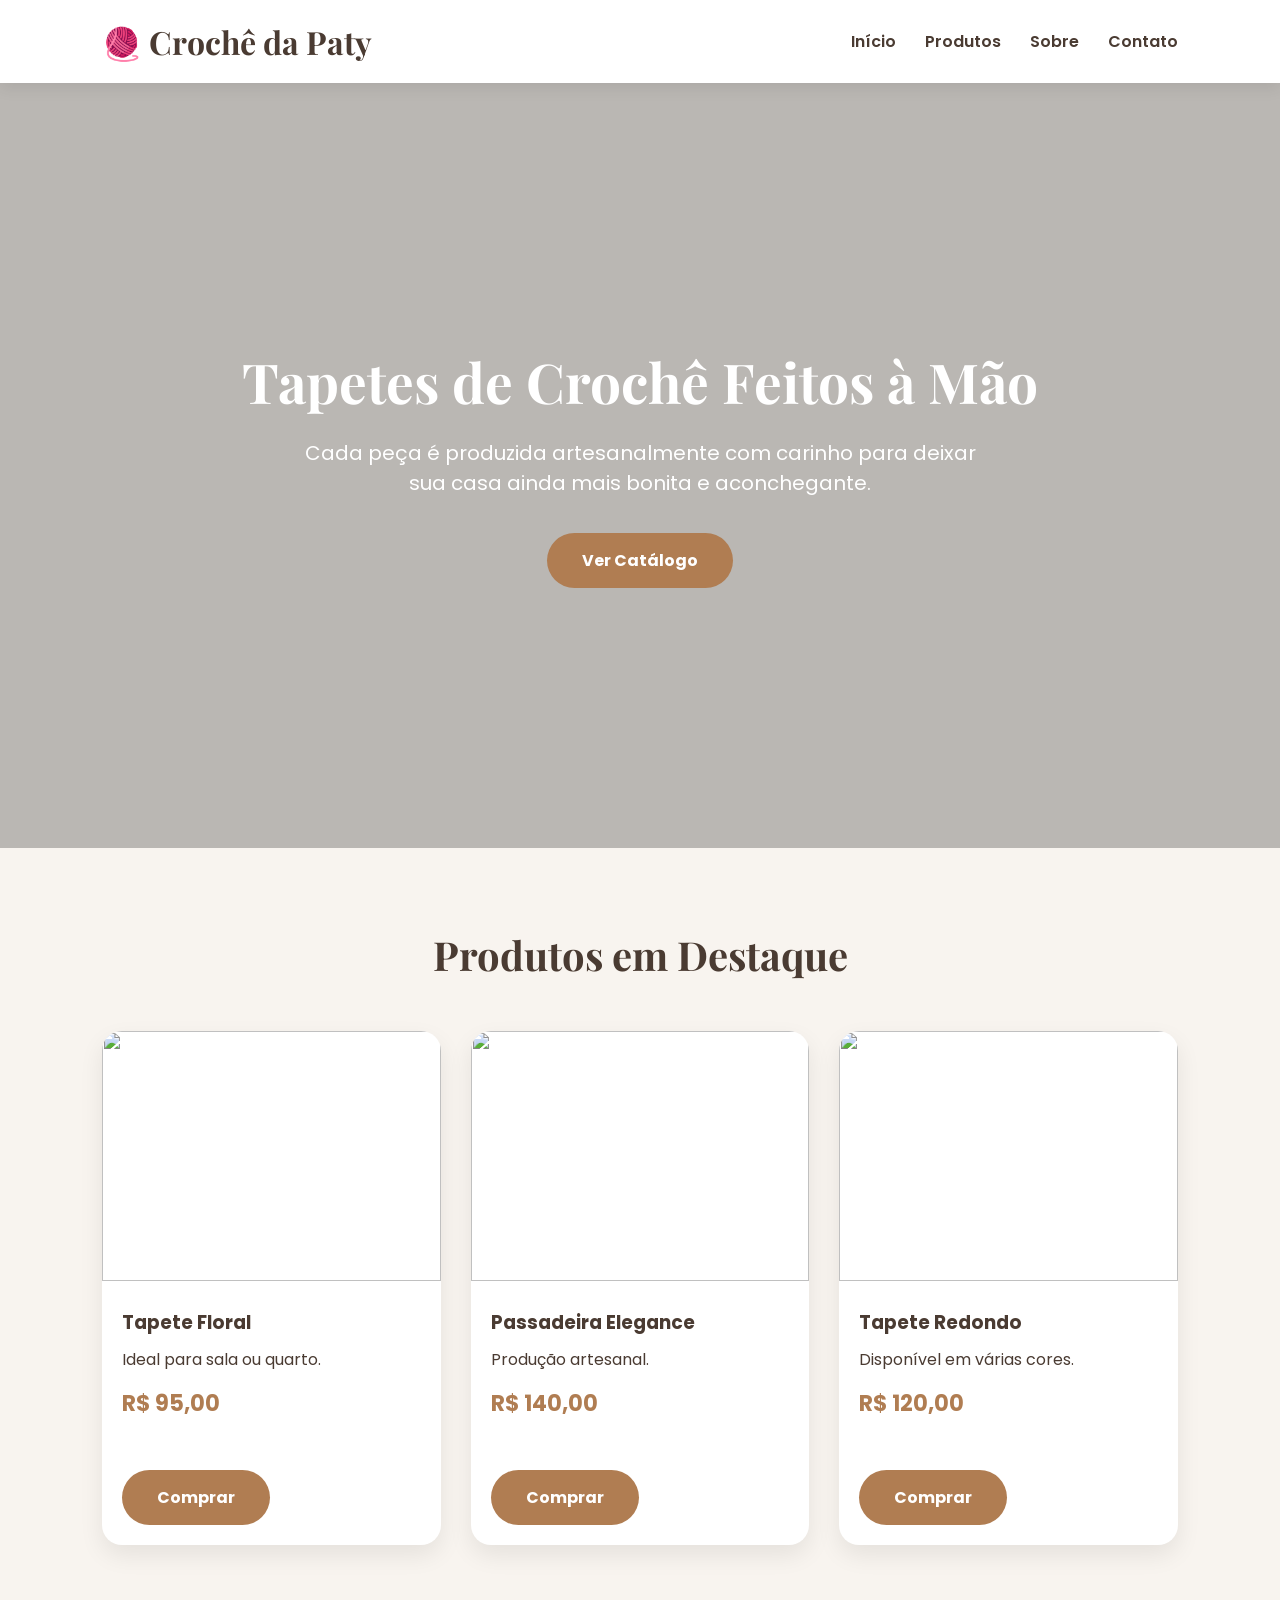
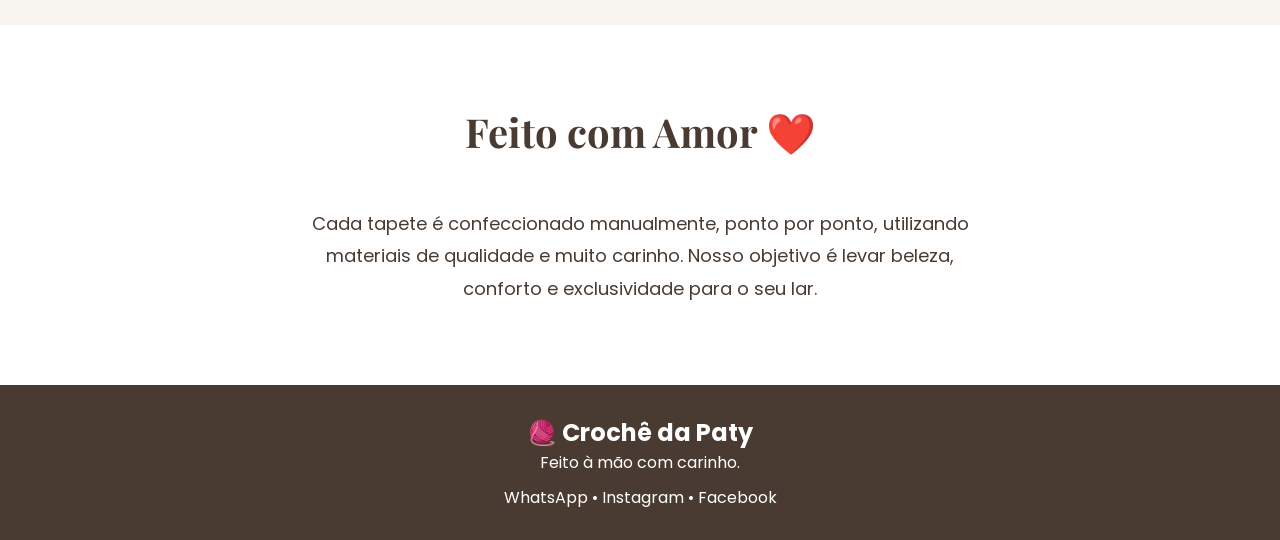
==== index.html @ fd911d5c "feat: inicia projeto do site Crochê da Paty" ====
<!DOCTYPE html>
<html lang="pt-BR">
<head>
<meta charset="UTF-8">
<meta name="viewport" content="width=device-width, initial-scale=1.0">

<title>Crochê da Paty</title>

<link rel="preconnect" href="https://fonts.googleapis.com">
<link rel="preconnect" href="https://fonts.gstatic.com" crossorigin>
<link href="https://fonts.googleapis.com/css2?family=Poppins:wght@300;400;600&family=Playfair+Display:wght@700&display=swap" rel="stylesheet">
<link rel="stylesheet" href="style.css">

</head>

<body>

    <header>

        <h1>🧶 Crochê da Paty</h1>

        <nav>
            <a href="#">Início</a>
            <a href="#">Produtos</a>
            <a href="#">Sobre</a>
            <a href="#">Contato</a>
        </nav>

    </header>

    <section class="hero">

        <div>

            <h2>Tapetes de Crochê Feitos à Mão</h2>

            <p>
                Cada peça é produzida artesanalmente com carinho para deixar sua casa ainda mais bonita e aconchegante.
            </p>

            <a class="btn" href="#">Ver Catálogo</a>

        </div>

    </section>

    <section>

        <h2 class="titulo">Produtos em Destaque</h2>

        <div class="produtos">

        <div class="card">

            <img src="https://images.unsplash.com/photo-1505693416388-ac5ce068fe85?auto=format&fit=crop&w=800&q=80">

            <div class="card-content">

                <h3>Tapete Floral</h3>

                <p>Ideal para sala ou quarto.</p>

                <div class="preco">R$ 95,00</div>

                <a class="btn" href="#">Comprar</a>

            </div>

        </div>

        <div class="card">

            <img src="https://images.unsplash.com/photo-1505693416388-ac5ce068fe85?auto=format&fit=crop&w=800&q=80">

            <div class="card-content">

                <h3>Passadeira Elegance</h3>

                <p>Produção artesanal.</p>

                <div class="preco">R$ 140,00</div>

                <a class="btn" href="#">Comprar</a>

            </div>

        </div>

        <div class="card">

            <img src="https://images.unsplash.com/photo-1505693416388-ac5ce068fe85?auto=format&fit=crop&w=800&q=80">

            <div class="card-content">

                <h3>Tapete Redondo</h3>

                <p>Disponível em várias cores.</p>

                <div class="preco">R$ 120,00</div>

                <a class="btn" href="#">Comprar</a>

            </div>
        </div>

    </section>

    <section style="background:white; text-align:center;">

        <h2 class="titulo">Feito com Amor ❤️</h2>

        <p style="max-width:700px;margin:auto;font-size:18px;line-height:1.8;">
            Cada tapete é confeccionado manualmente, ponto por ponto, utilizando materiais de qualidade e muito carinho. Nosso objetivo é levar beleza, conforto e exclusividade para o seu lar.
        </p>

    </section>

    <footer>

        <h2>🧶 Crochê da Paty</h2>

        <p>Feito à mão com carinho.</p>

        <p style="margin-top:10px;">WhatsApp • Instagram • Facebook</p>

    </footer>

</body>
</html>
---- style.css ----
*{
margin:0;
padding:0;
box-sizing:border-box;
font-family:'Poppins',sans-serif;
}

body{
background:#f8f4ef;
color:#4a3b32;
}

header{
background:#fff;
padding:20px 8%;
display:flex;
justify-content:space-between;
align-items:center;
box-shadow:0 5px 15px rgba(0,0,0,.08);
position:sticky;
top:0;
}

header h1{
font-family:'Playfair Display',serif;
}

nav a{
text-decoration:none;
color:#4a3b32;
margin-left:25px;
font-weight:600;
transition:.3s;
}

nav a:hover{
color:#b07d52;
}

.hero{
height:85vh;
display:flex;
justify-content:center;
align-items:center;
text-align:center;
padding:30px;
background:linear-gradient(rgba(0,0,0,.25),rgba(0,0,0,.25)),
url("https://images.unsplash.com/photo-1517705008128-361805f42e86?auto=format&fit=crop&w=1600&q=80");
background-size:cover;
background-position:center;
color:white;
}

.hero h2{
font-size:55px;
font-family:'Playfair Display',serif;
margin-bottom:20px;
}

.hero p{
font-size:20px;
max-width:700px;
margin:auto;
}

.btn{
display:inline-block;
margin-top:35px;
padding:15px 35px;
background:#b07d52;
color:white;
text-decoration:none;
border-radius:50px;
font-weight:bold;
transition:.3s;
}

.btn:hover{
transform:scale(1.05);
}

section{
padding:80px 8%;
}

.titulo{
text-align:center;
font-size:40px;
margin-bottom:50px;
font-family:'Playfair Display',serif;
}

.produtos{
display:grid;
grid-template-columns:repeat(auto-fit,minmax(250px,1fr));
gap:30px;
}

.card{
background:white;
border-radius:20px;
overflow:hidden;
box-shadow:0 10px 25px rgba(0,0,0,.08);
transition:.3s;
}

.card:hover{
transform:translateY(-10px);
}

.card img{
width:100%;
height:250px;
object-fit:cover;
}

.card-content{
padding:20px;
}

.card h3{
margin-bottom:10px;
}

.preco{
color:#b07d52;
font-size:22px;
font-weight:bold;
margin:15px 0;
}

footer{
background:#4a3b32;
color:white;
text-align:center;
padding:30px;
}
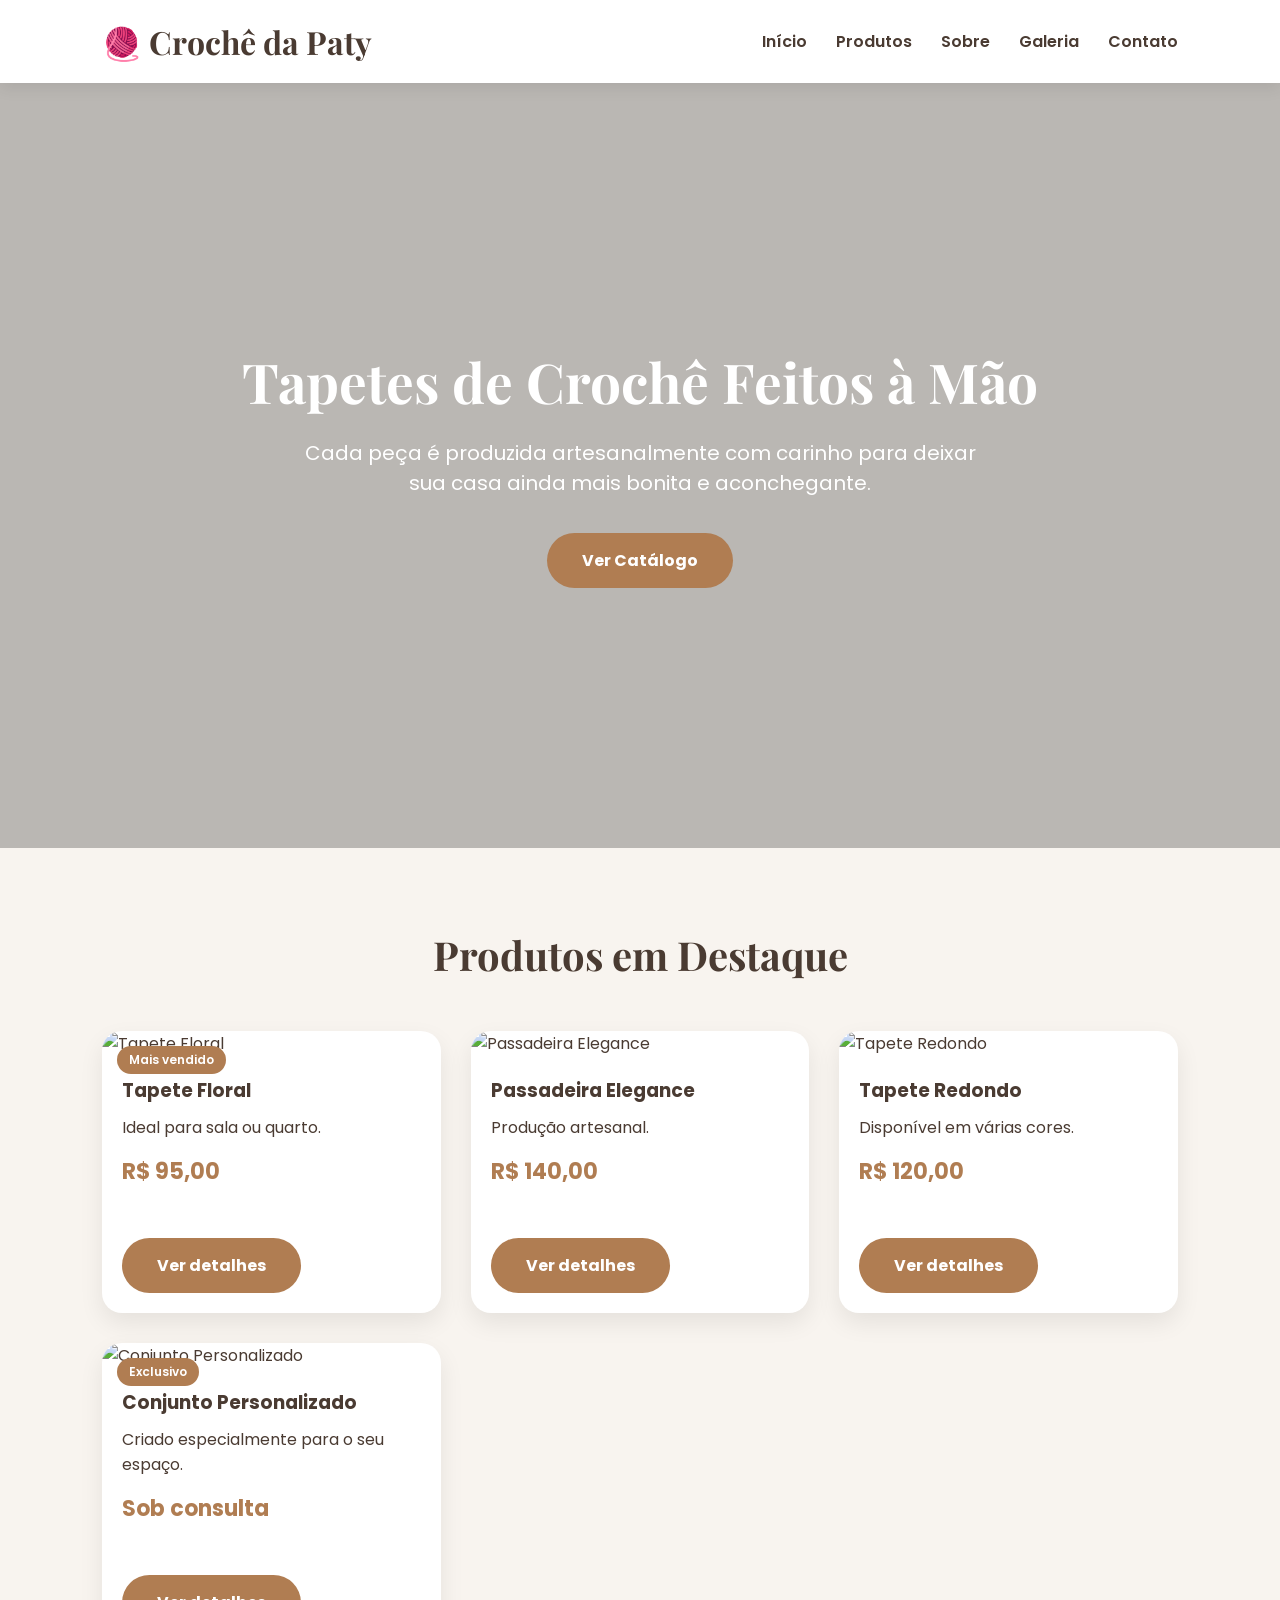
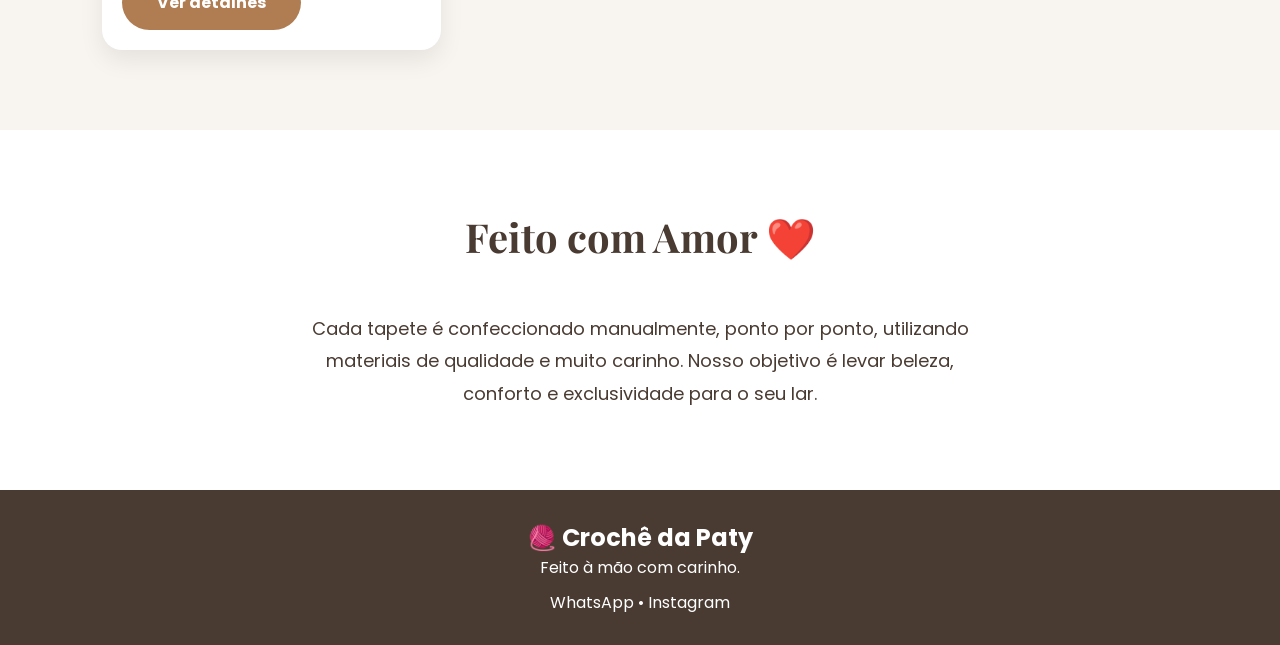
==== commit 4d2ba81c: "feat: adiciona sistema de produtos em JS e renderiza cards dinamicamente" ====
--- a/index.html
+++ b/index.html
@@ -19,11 +19,19 @@
 
         <h1>🧶 Crochê da Paty</h1>
 
+
+        <button class="menu-toggle" aria-label="Abrir menu" aria-expanded="false">
+            <span></span>
+            <span></span>
+            <span></span>
+        </button>
+
         <nav>
-            <a href="#">Início</a>
-            <a href="#">Produtos</a>
-            <a href="#">Sobre</a>
-            <a href="#">Contato</a>
+            <a href="index.html">Início</a>
+            <a href="produtos.html">Produtos</a>
+            <a href="sobre.html">Sobre</a>
+            <a href="galeria.html">Galeria</a>
+            <a href="contato.html">Contato</a>
         </nav>
 
     </header>
@@ -38,7 +46,7 @@
                 Cada peça é produzida artesanalmente com carinho para deixar sua casa ainda mais bonita e aconchegante.
             </p>
 
-            <a class="btn" href="#">Ver Catálogo</a>
+            <a class="btn" href="produtos.html">Ver Catálogo</a>
 
         </div>
 
@@ -48,60 +56,8 @@
 
         <h2 class="titulo">Produtos em Destaque</h2>
 
-        <div class="produtos">
-
-        <div class="card">
-
-            <img src="https://images.unsplash.com/photo-1505693416388-ac5ce068fe85?auto=format&fit=crop&w=800&q=80">
-
-            <div class="card-content">
-
-                <h3>Tapete Floral</h3>
-
-                <p>Ideal para sala ou quarto.</p>
-
-                <div class="preco">R$ 95,00</div>
-
-                <a class="btn" href="#">Comprar</a>
-
-            </div>
-
-        </div>
-
-        <div class="card">
-
-            <img src="https://images.unsplash.com/photo-1505693416388-ac5ce068fe85?auto=format&fit=crop&w=800&q=80">
-
-            <div class="card-content">
-
-                <h3>Passadeira Elegance</h3>
-
-                <p>Produção artesanal.</p>
-
-                <div class="preco">R$ 140,00</div>
-
-                <a class="btn" href="#">Comprar</a>
-
-            </div>
-
-        </div>
-
-        <div class="card">
-
-            <img src="https://images.unsplash.com/photo-1505693416388-ac5ce068fe85?auto=format&fit=crop&w=800&q=80">
-
-            <div class="card-content">
-
-                <h3>Tapete Redondo</h3>
-
-                <p>Disponível em várias cores.</p>
-
-                <div class="preco">R$ 120,00</div>
-
-                <a class="btn" href="#">Comprar</a>
-
-            </div>
-        </div>
+        <!-- Preenchido dinamicamente pelo script.js, com os dados de produtos.js -->
+        <div class="produtos" id="produtos-destaque"></div>
 
     </section>
 
@@ -121,9 +77,15 @@
 
         <p>Feito à mão com carinho.</p>
 
-        <p style="margin-top:10px;">WhatsApp • Instagram • Facebook</p>
+        <p style="margin-top:10px;">
+            <a href="[INSERIR LINK DO WHATSAPP]">WhatsApp</a> •
+            <a href="[INSERIR LINK DO INSTAGRAM]">Instagram</a>
+        </p>
 
     </footer>
 
+    <script src="produtos.js"></script>
+    <script src="script.js"></script>
+
 </body>
-</html>+</html>
--- a/style.css
+++ b/style.css
@@ -1,4 +1,3 @@
-
 *{
 margin:0;
 padding:0;
@@ -17,9 +16,12 @@
 display:flex;
 justify-content:space-between;
 align-items:center;
+flex-wrap:wrap;
+gap:15px;
 box-shadow:0 5px 15px rgba(0,0,0,.08);
 position:sticky;
 top:0;
+z-index:10;
 }
 
 header h1{
@@ -38,8 +40,37 @@
 color:#b07d52;
 }
 
+.menu-toggle{
+display:none;
+width:28px;
+height:22px;
+flex-direction:column;
+justify-content:space-between;
+}
+
+.menu-toggle span{
+display:block;
+height:3px;
+width:100%;
+background:#4a3b32;
+border-radius:2px;
+transition:.3s;
+}
+
+.menu-toggle.ativo span:nth-child(1){
+transform:translateY(9.5px) rotate(45deg);
+}
+
+.menu-toggle.ativo span:nth-child(2){
+opacity:0;
+}
+
+.menu-toggle.ativo span:nth-child(3){
+transform:translateY(-9.5px) rotate(-45deg);
+}
+
 .hero{
-height:85vh;
+min-height:85vh;
 display:flex;
 justify-content:center;
 align-items:center;
@@ -98,11 +129,25 @@
 }
 
 .card{
+position:relative;
 background:white;
 border-radius:20px;
 overflow:hidden;
 box-shadow:0 10px 25px rgba(0,0,0,.08);
 transition:.3s;
+}
+
+.etiqueta{
+position:absolute;
+top:15px;
+left:15px;
+background:#b07d52;
+color:white;
+font-size:12px;
+font-weight:600;
+padding:5px 12px;
+border-radius:50px;
+z-index:2;
 }
 
 .card:hover{
@@ -136,3 +181,61 @@
 text-align:center;
 padding:30px;
 }
+
+footer a{
+color:white;
+text-decoration:none;
+}
+
+footer a:hover{
+color:#e3c9b3;
+}
+
+/* ---------- Responsividade ---------- */
+
+@media (max-width:768px){
+
+    header{
+        flex-direction:row;
+        justify-content:space-between;
+        align-items:center;
+        text-align:left;
+    }
+
+    .menu-toggle{
+        display:flex;
+    }
+
+    nav{
+        display:none;
+        width:100%;
+        flex-direction:column;
+        text-align:center;
+        margin-top:15px;
+    }
+
+    nav.aberto{
+        display:flex;
+    }
+
+    nav a{
+        margin:10px 0;
+    }
+
+    .hero h2{
+        font-size:36px;
+    }
+
+    .hero p{
+        font-size:16px;
+    }
+
+    section{
+        padding:50px 6%;
+    }
+
+    .titulo{
+        font-size:30px;
+    }
+
+}
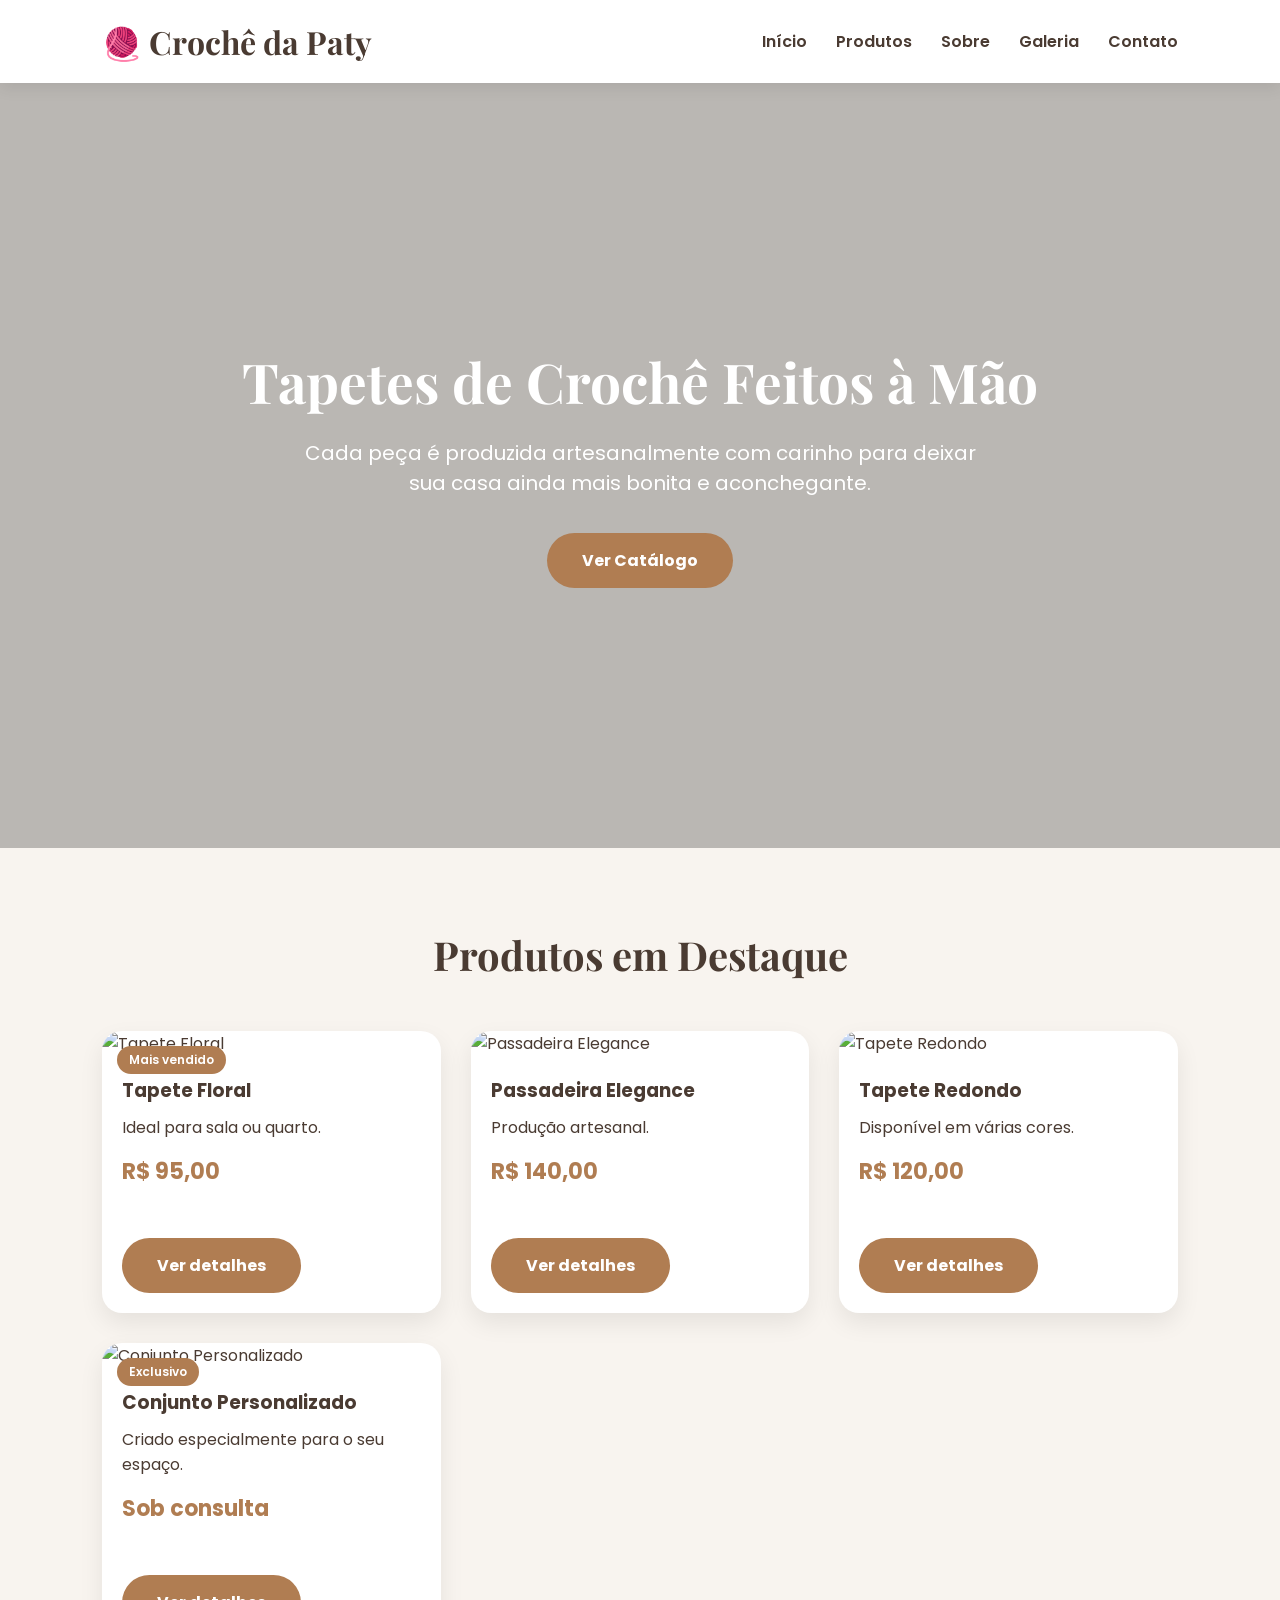
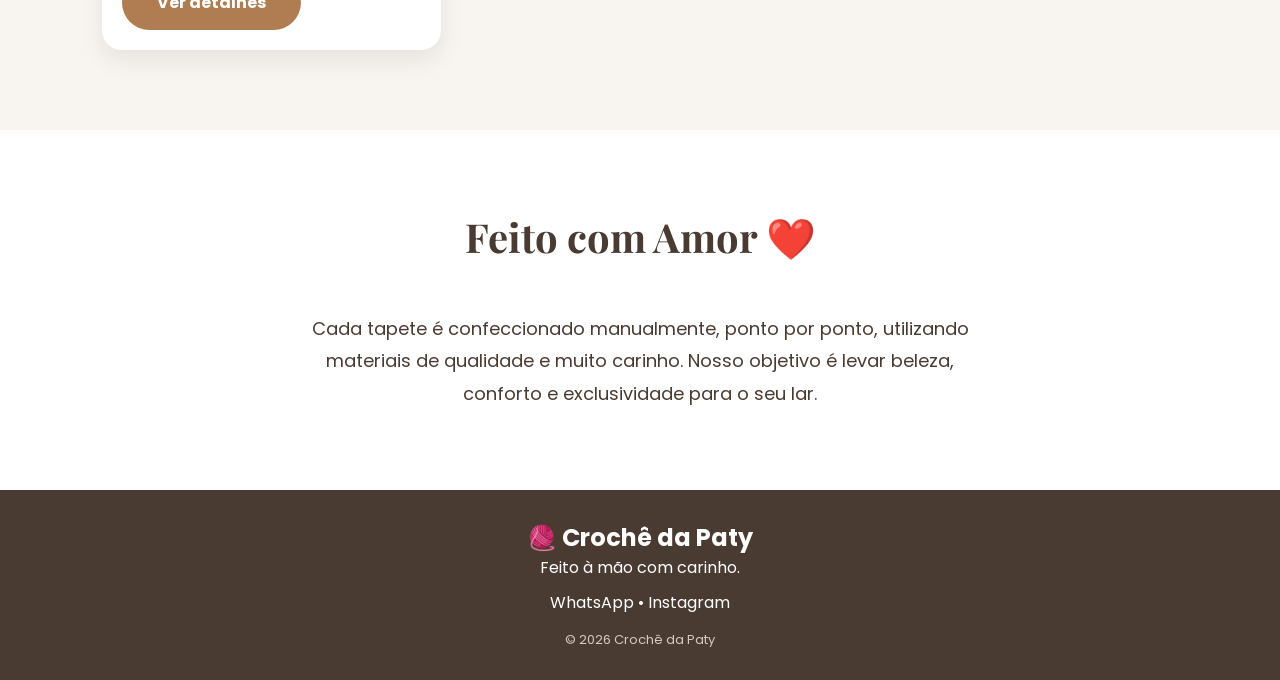
==== commit 2aac3f7b: "feat: adiciona lightbox na galeria e ano automatico no rodape" ====
--- a/index.html
+++ b/index.html
@@ -82,6 +82,8 @@
             <a href="[INSERIR LINK DO INSTAGRAM]">Instagram</a>
         </p>
 
+        <p class="footer-copy">© <span id="ano-atual"></span> Crochê da Paty</p>
+
     </footer>
 
     <script src="produtos.js"></script>
--- a/style.css
+++ b/style.css
@@ -128,6 +128,35 @@
 gap:30px;
 }
 
+.filtros{
+display:flex;
+justify-content:center;
+flex-wrap:wrap;
+gap:12px;
+margin-bottom:40px;
+}
+
+.filtro-btn{
+padding:10px 22px;
+border:1.5px solid #b07d52;
+border-radius:50px;
+background:transparent;
+color:#b07d52;
+font-family:'Poppins',sans-serif;
+font-weight:600;
+cursor:pointer;
+transition:.3s;
+}
+
+.filtro-btn:hover{
+background:#f1e2d4;
+}
+
+.filtro-btn.ativo{
+background:#b07d52;
+color:white;
+}
+
 .card{
 position:relative;
 background:white;
@@ -175,6 +204,36 @@
 margin:15px 0;
 }
 
+.detalhe-produto{
+display:flex;
+gap:50px;
+flex-wrap:wrap;
+align-items:flex-start;
+}
+
+.detalhe-produto img{
+flex:1 1 400px;
+max-width:500px;
+border-radius:20px;
+box-shadow:0 10px 25px rgba(0,0,0,.08);
+}
+
+.detalhe-info{
+flex:1 1 350px;
+}
+
+.detalhe-info p{
+margin-bottom:12px;
+line-height:1.7;
+}
+
+.detalhe-categoria{
+text-transform:capitalize;
+color:#9c8a80;
+font-weight:600;
+margin-bottom:5px;
+}
+
 footer{
 background:#4a3b32;
 color:white;
@@ -189,6 +248,64 @@
 
 footer a:hover{
 color:#e3c9b3;
+}
+
+.footer-copy{
+margin-top:15px;
+font-size:13px;
+color:#d8c9bf;
+}
+
+.galeria-grid{
+display:grid;
+grid-template-columns:repeat(auto-fit,minmax(220px,1fr));
+gap:20px;
+}
+
+.galeria-item{
+width:100%;
+height:220px;
+object-fit:cover;
+border-radius:15px;
+cursor:pointer;
+transition:.3s;
+}
+
+.galeria-item:hover{
+transform:scale(1.03);
+}
+
+.lightbox{
+display:none;
+position:fixed;
+inset:0;
+background:rgba(0,0,0,.85);
+z-index:100;
+justify-content:center;
+align-items:center;
+padding:30px;
+}
+
+.lightbox.ativo{
+display:flex;
+}
+
+.lightbox img{
+max-width:90%;
+max-height:85vh;
+border-radius:10px;
+}
+
+.lightbox-fechar{
+position:absolute;
+top:20px;
+right:30px;
+background:none;
+border:none;
+color:white;
+font-size:40px;
+line-height:1;
+cursor:pointer;
 }
 
 /* ---------- Responsividade ---------- */
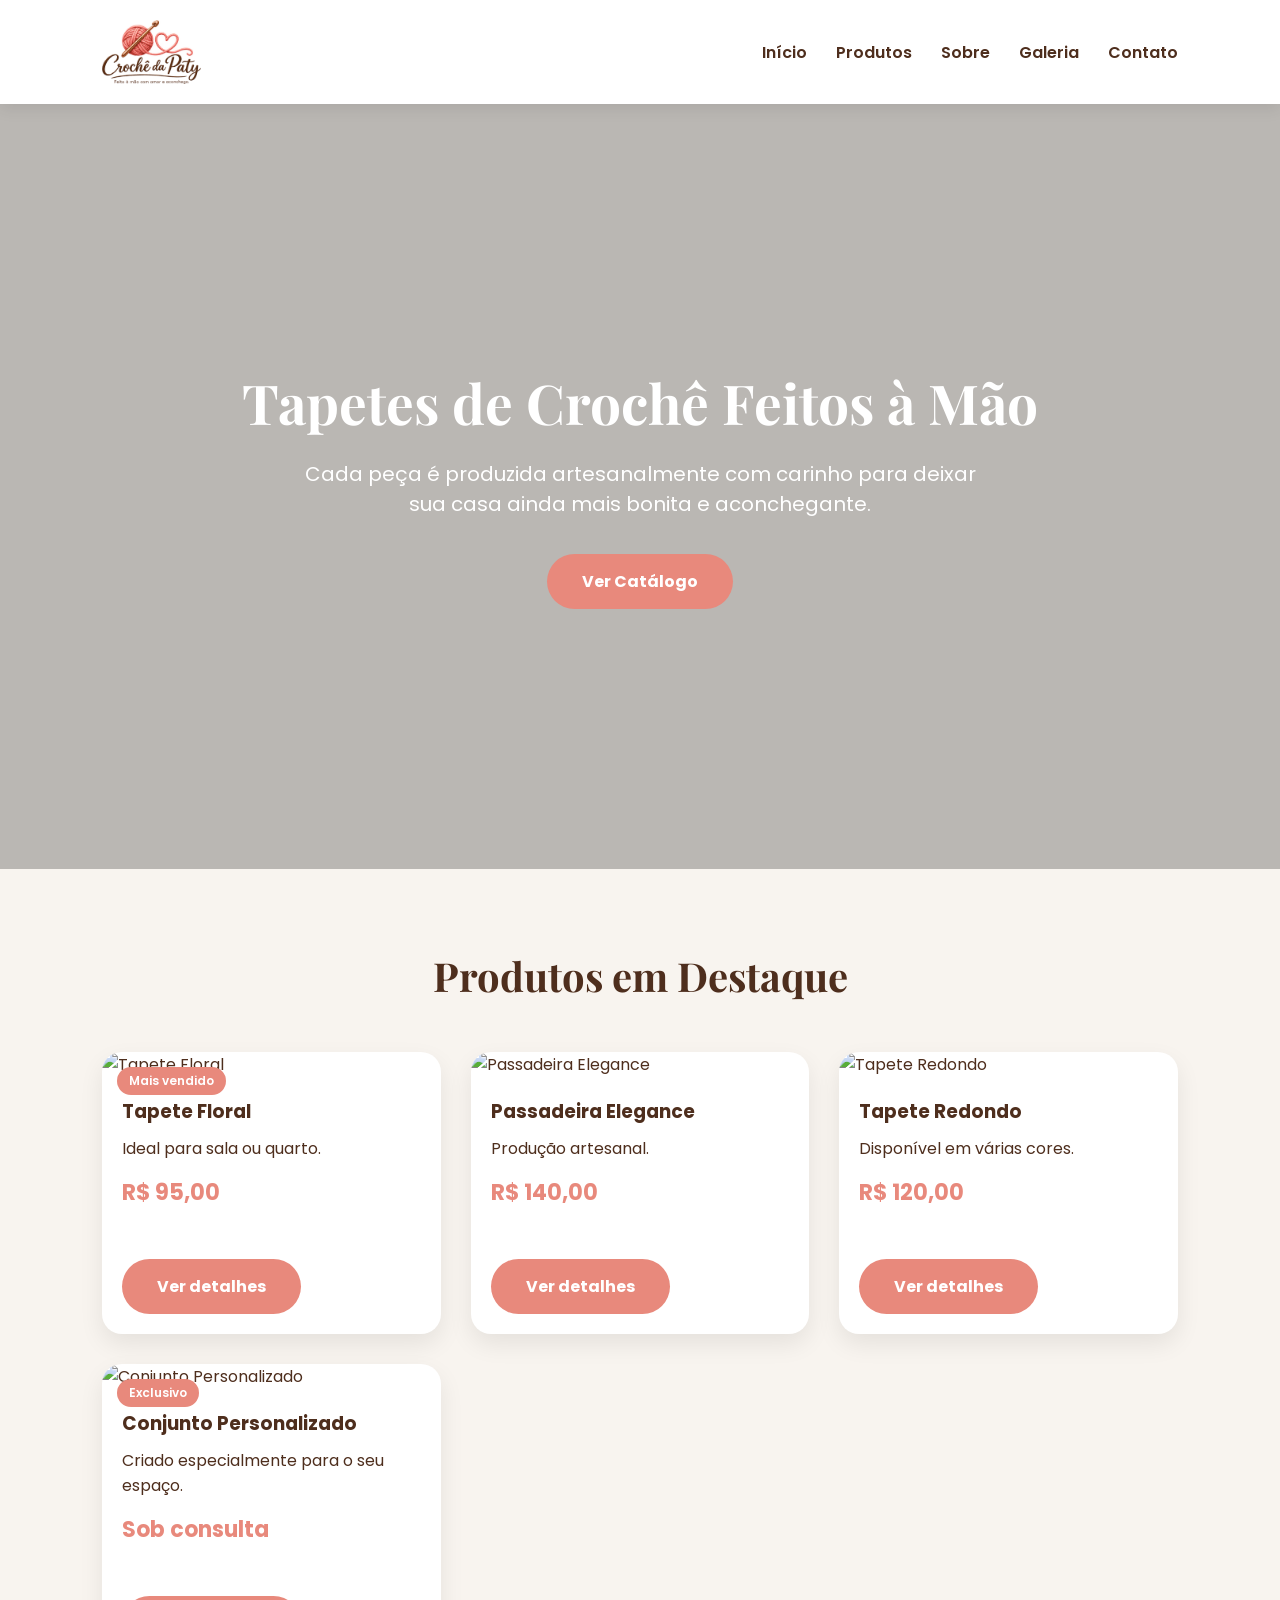
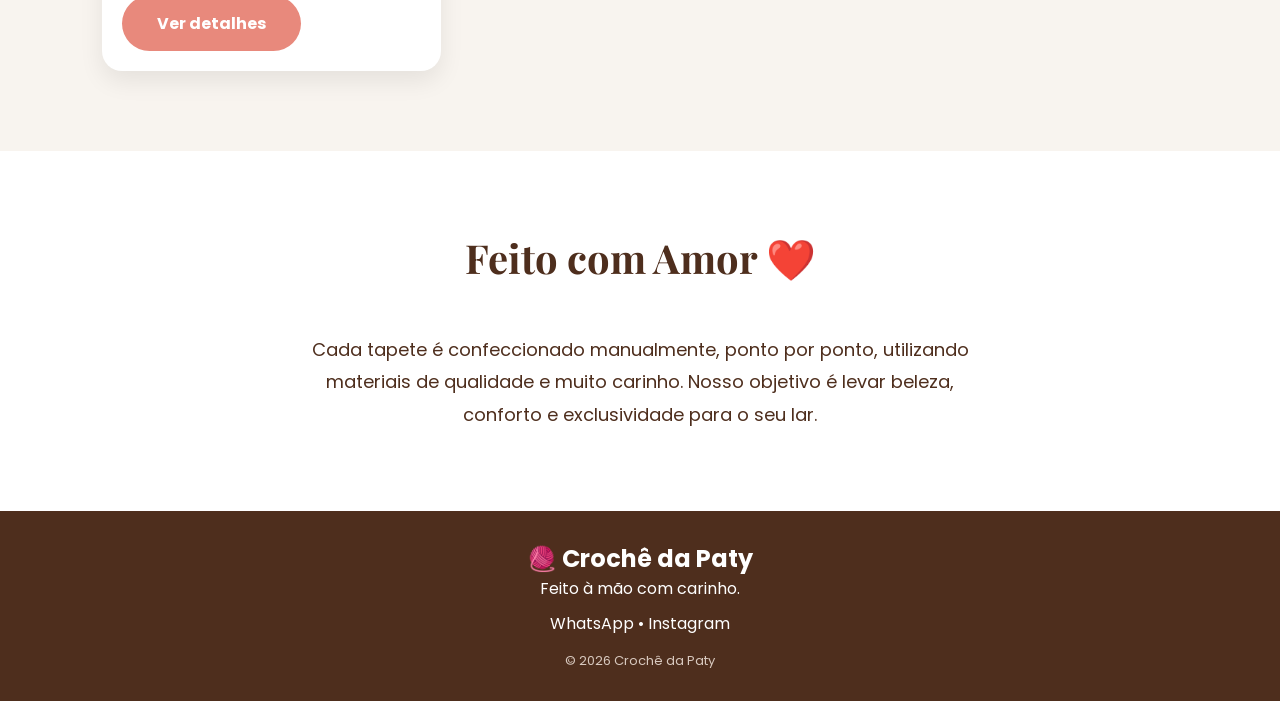
==== commit 654c50bd: "feat: adiciona logo oficial, favicon e atualiza paleta de cores" ====
--- a/index.html
+++ b/index.html
@@ -5,6 +5,7 @@
 <meta name="viewport" content="width=device-width, initial-scale=1.0">
 
 <title>Crochê da Paty</title>
+<link rel="icon" type="image/png" href="assets/icons/favicon.png">
 
 <link rel="preconnect" href="https://fonts.googleapis.com">
 <link rel="preconnect" href="https://fonts.gstatic.com" crossorigin>
@@ -17,7 +18,7 @@
 
     <header>
 
-        <h1>🧶 Crochê da Paty</h1>
+        <h1 class="logo"><a href="index.html"><img src="assets/images/logo.png" alt="Crochê da Paty" class="logo-img"></a></h1>
 
 
         <button class="menu-toggle" aria-label="Abrir menu" aria-expanded="false">
--- a/style.css
+++ b/style.css
@@ -7,7 +7,7 @@
 
 body{
 background:#f8f4ef;
-color:#4a3b32;
+color:#4E2E1D;
 }
 
 header{
@@ -24,20 +24,26 @@
 z-index:10;
 }
 
-header h1{
-font-family:'Playfair Display',serif;
+.logo{
+line-height:0;
+}
+
+.logo-img{
+height:64px;
+width:auto;
+display:block;
 }
 
 nav a{
 text-decoration:none;
-color:#4a3b32;
+color:#4E2E1D;
 margin-left:25px;
 font-weight:600;
 transition:.3s;
 }
 
 nav a:hover{
-color:#b07d52;
+color:#E8897C;
 }
 
 .menu-toggle{
@@ -52,7 +58,7 @@
 display:block;
 height:3px;
 width:100%;
-background:#4a3b32;
+background:#4E2E1D;
 border-radius:2px;
 transition:.3s;
 }
@@ -99,7 +105,7 @@
 display:inline-block;
 margin-top:35px;
 padding:15px 35px;
-background:#b07d52;
+background:#E8897C;
 color:white;
 text-decoration:none;
 border-radius:50px;
@@ -138,10 +144,10 @@
 
 .filtro-btn{
 padding:10px 22px;
-border:1.5px solid #b07d52;
+border:1.5px solid #E8897C;
 border-radius:50px;
 background:transparent;
-color:#b07d52;
+color:#E8897C;
 font-family:'Poppins',sans-serif;
 font-weight:600;
 cursor:pointer;
@@ -149,11 +155,11 @@
 }
 
 .filtro-btn:hover{
-background:#f1e2d4;
+background:#FBE4E0;
 }
 
 .filtro-btn.ativo{
-background:#b07d52;
+background:#E8897C;
 color:white;
 }
 
@@ -170,7 +176,7 @@
 position:absolute;
 top:15px;
 left:15px;
-background:#b07d52;
+background:#E8897C;
 color:white;
 font-size:12px;
 font-weight:600;
@@ -198,7 +204,7 @@
 }
 
 .preco{
-color:#b07d52;
+color:#E8897C;
 font-size:22px;
 font-weight:bold;
 margin:15px 0;
@@ -235,7 +241,7 @@
 }
 
 footer{
-background:#4a3b32;
+background:#4E2E1D;
 color:white;
 text-align:center;
 padding:30px;
@@ -247,7 +253,7 @@
 }
 
 footer a:hover{
-color:#e3c9b3;
+color:#F6C9C1;
 }
 
 .footer-copy{
@@ -323,6 +329,10 @@
         display:flex;
     }
 
+    .logo-img{
+        height:48px;
+    }
+
     nav{
         display:none;
         width:100%;
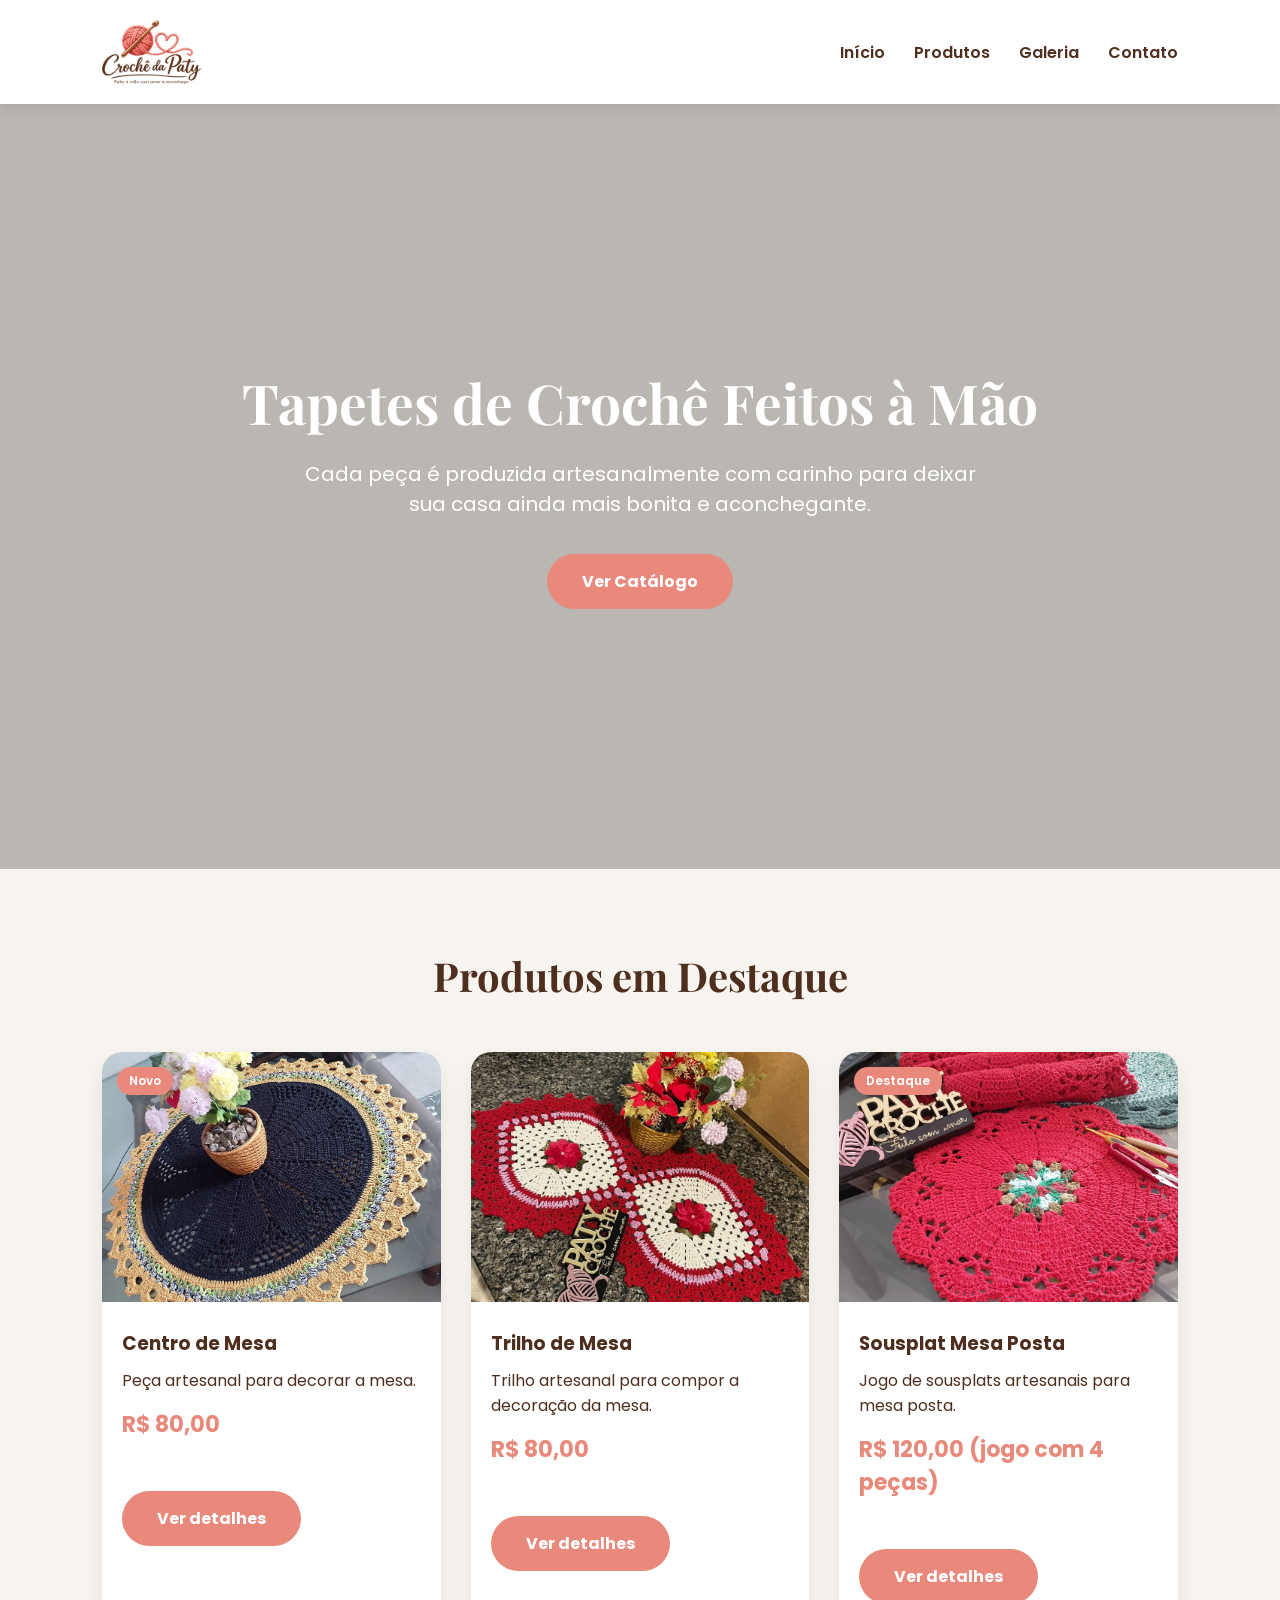
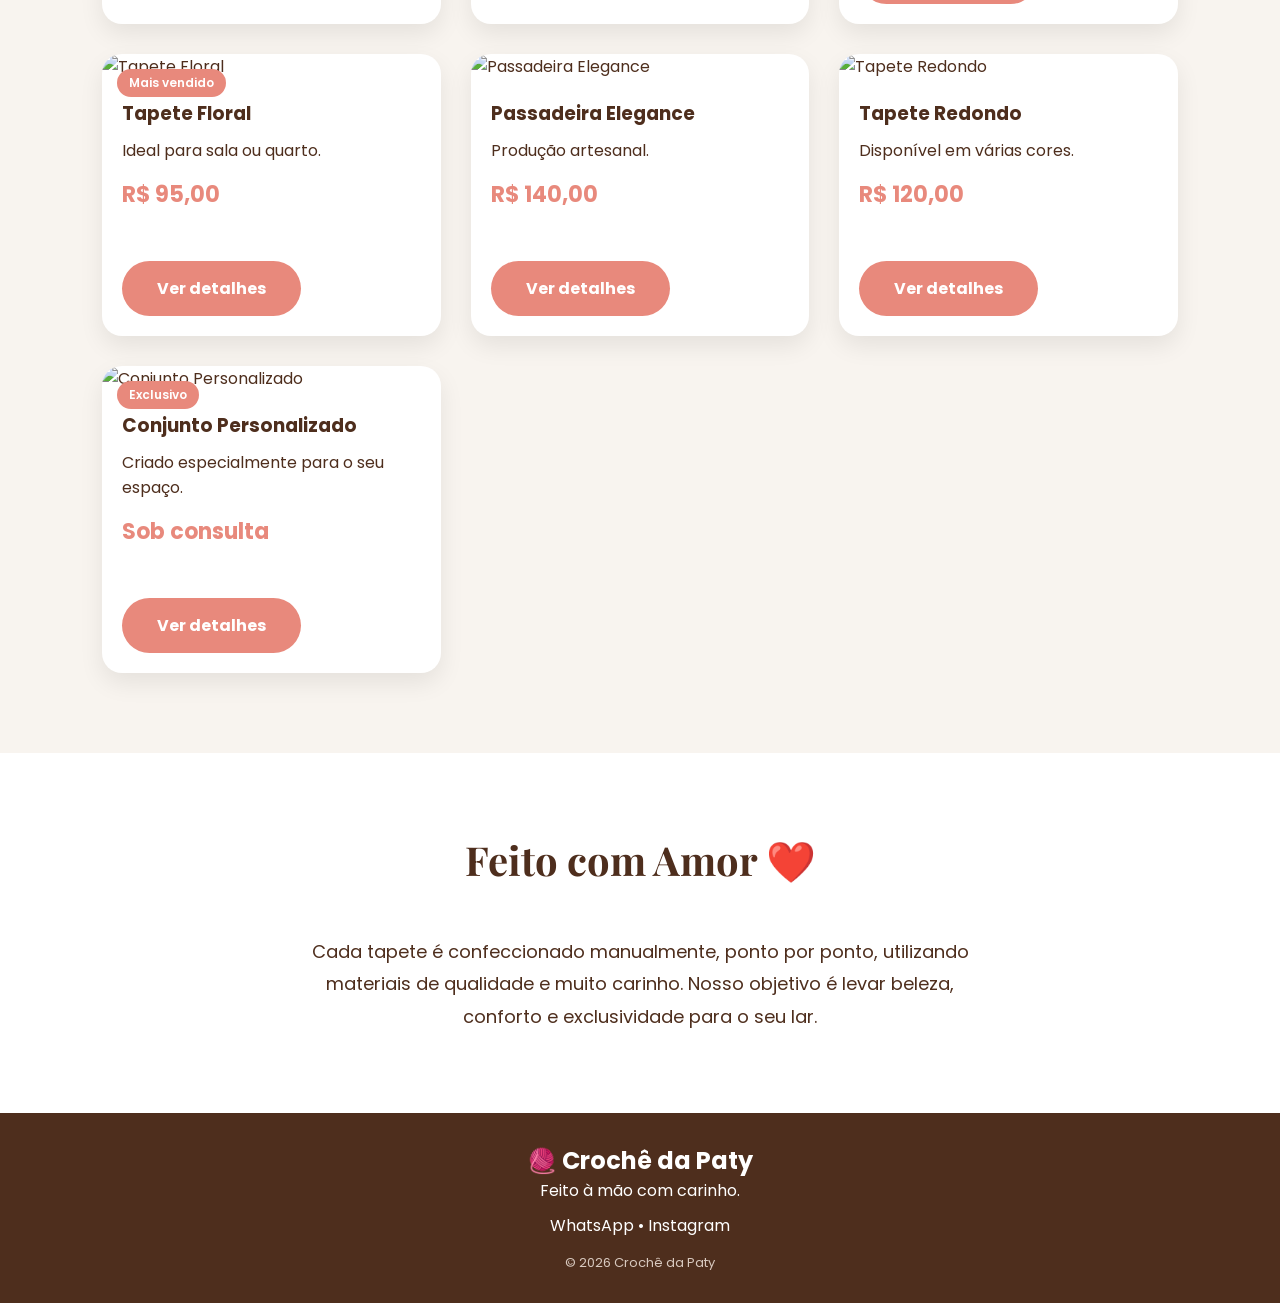
==== commit 9d989068: "feat: remove pagina Sobre, cria categoria Mesa Posta e monta galeria com fotos reais" ====
--- a/index.html
+++ b/index.html
@@ -30,7 +30,6 @@
         <nav>
             <a href="index.html">Início</a>
             <a href="produtos.html">Produtos</a>
-            <a href="sobre.html">Sobre</a>
             <a href="galeria.html">Galeria</a>
             <a href="contato.html">Contato</a>
         </nav>
@@ -79,8 +78,8 @@
         <p>Feito à mão com carinho.</p>
 
         <p style="margin-top:10px;">
-            <a href="[INSERIR LINK DO WHATSAPP]">WhatsApp</a> •
-            <a href="[INSERIR LINK DO INSTAGRAM]">Instagram</a>
+            <a href="#" class="whatsapp-link">WhatsApp</a> •
+            <a href="#" class="instagram-link">Instagram</a>
         </p>
 
         <p class="footer-copy">© <span id="ano-atual"></span> Crochê da Paty</p>
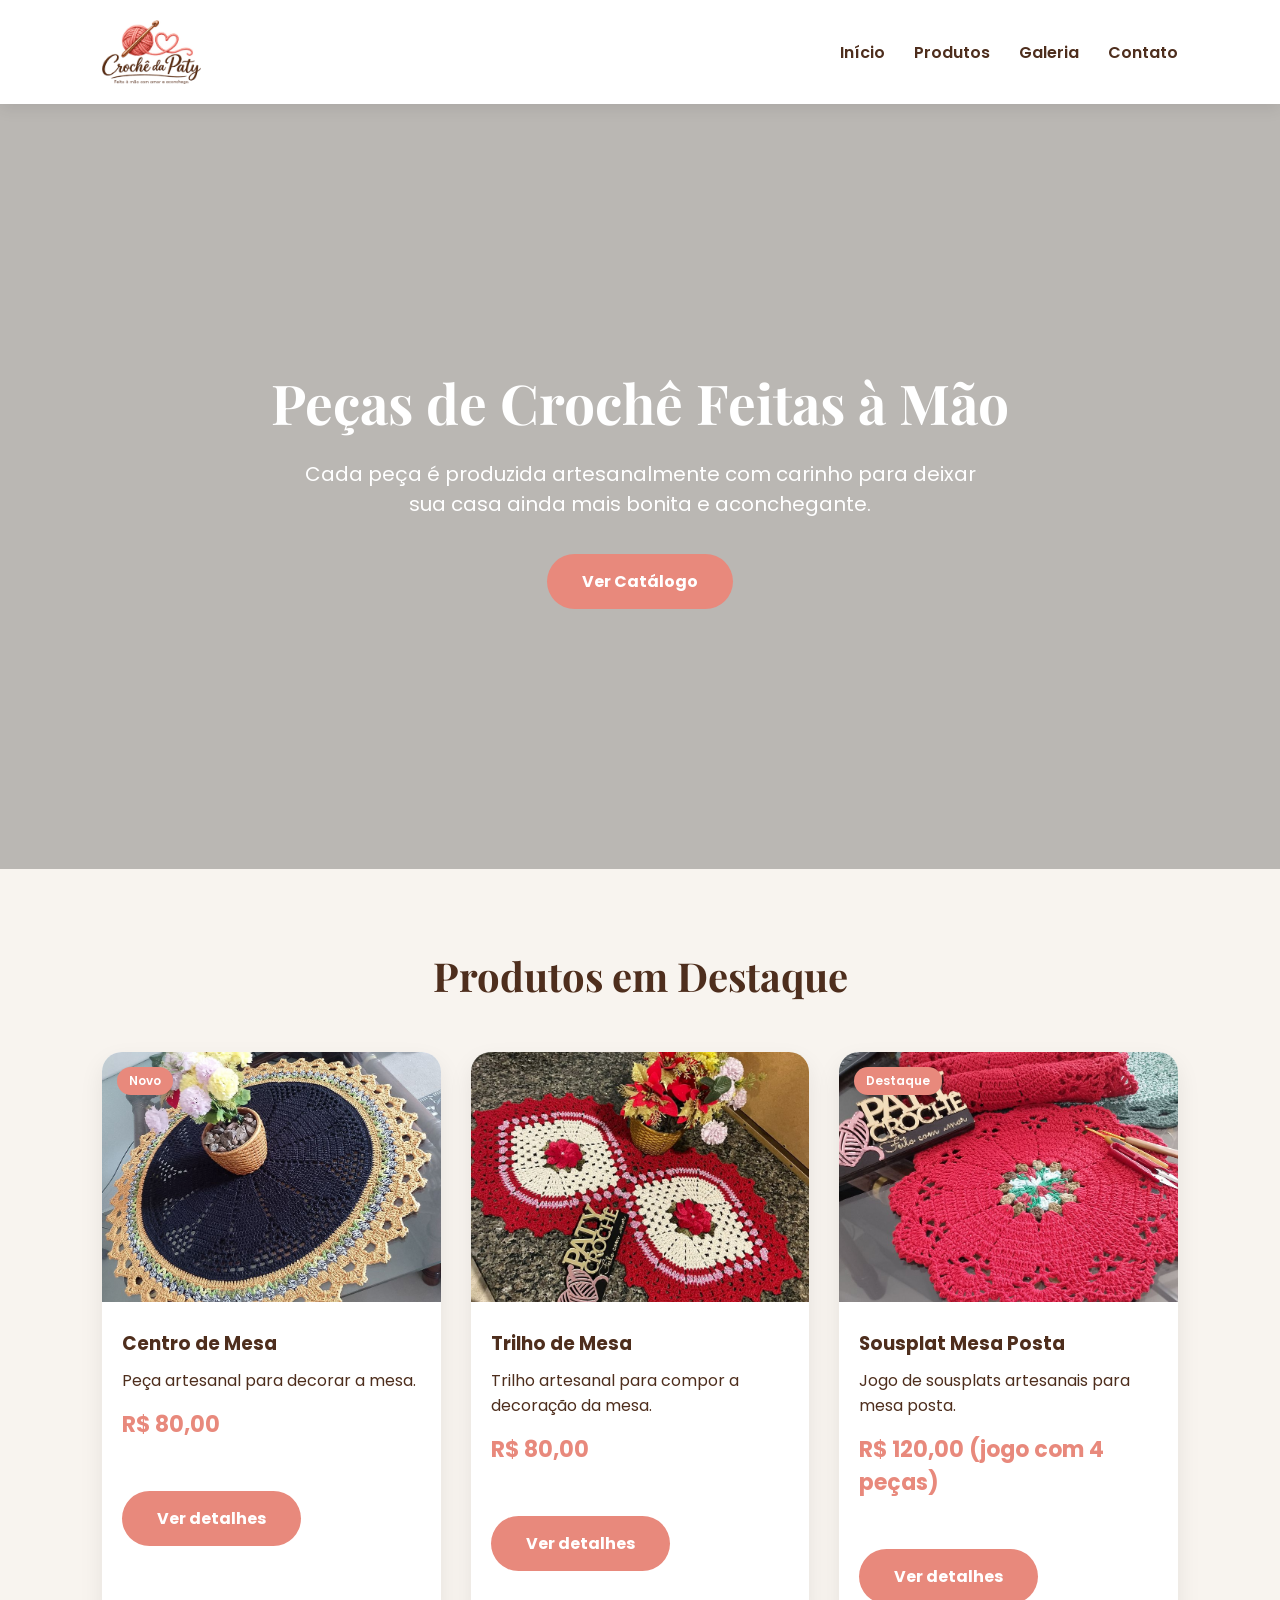
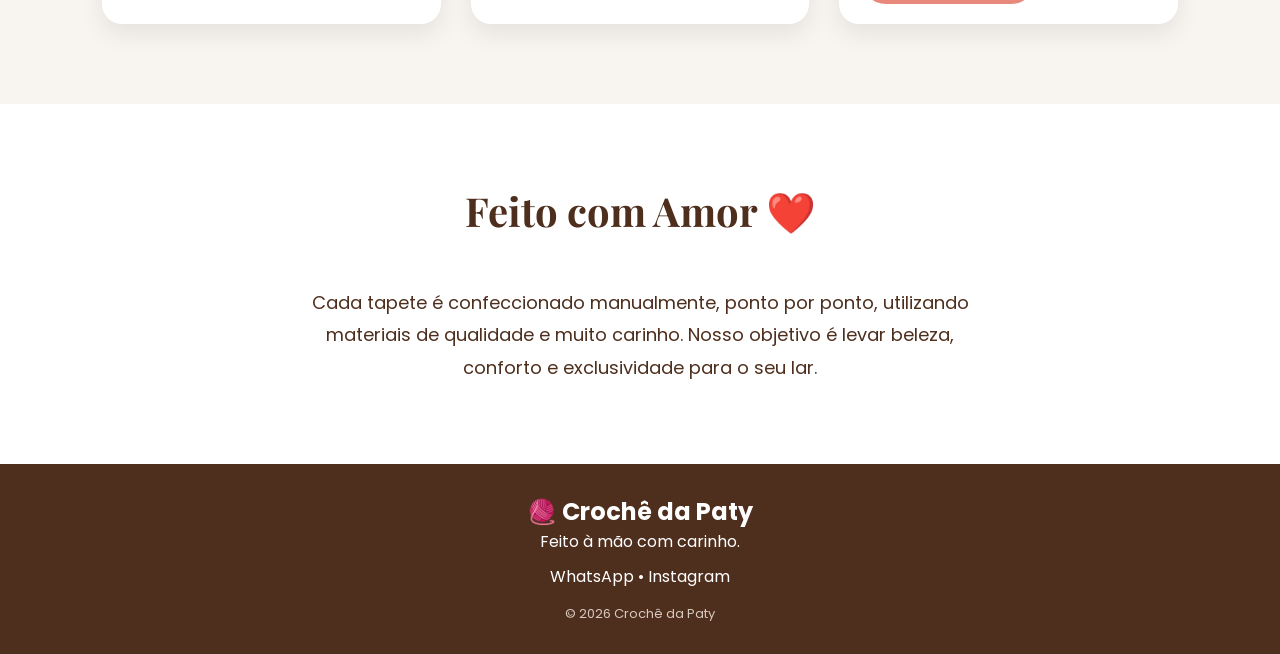
==== commit e0fba50e: "fix: remove emoji do WhatsApp, remove produtos ficticios e simplifica cadastro de produtos" ====
--- a/index.html
+++ b/index.html
@@ -40,7 +40,7 @@
 
         <div>
 
-            <h2>Tapetes de Crochê Feitos à Mão</h2>
+            <h2>Peças de Crochê Feitas à Mão</h2>
 
             <p>
                 Cada peça é produzida artesanalmente com carinho para deixar sua casa ainda mais bonita e aconchegante.
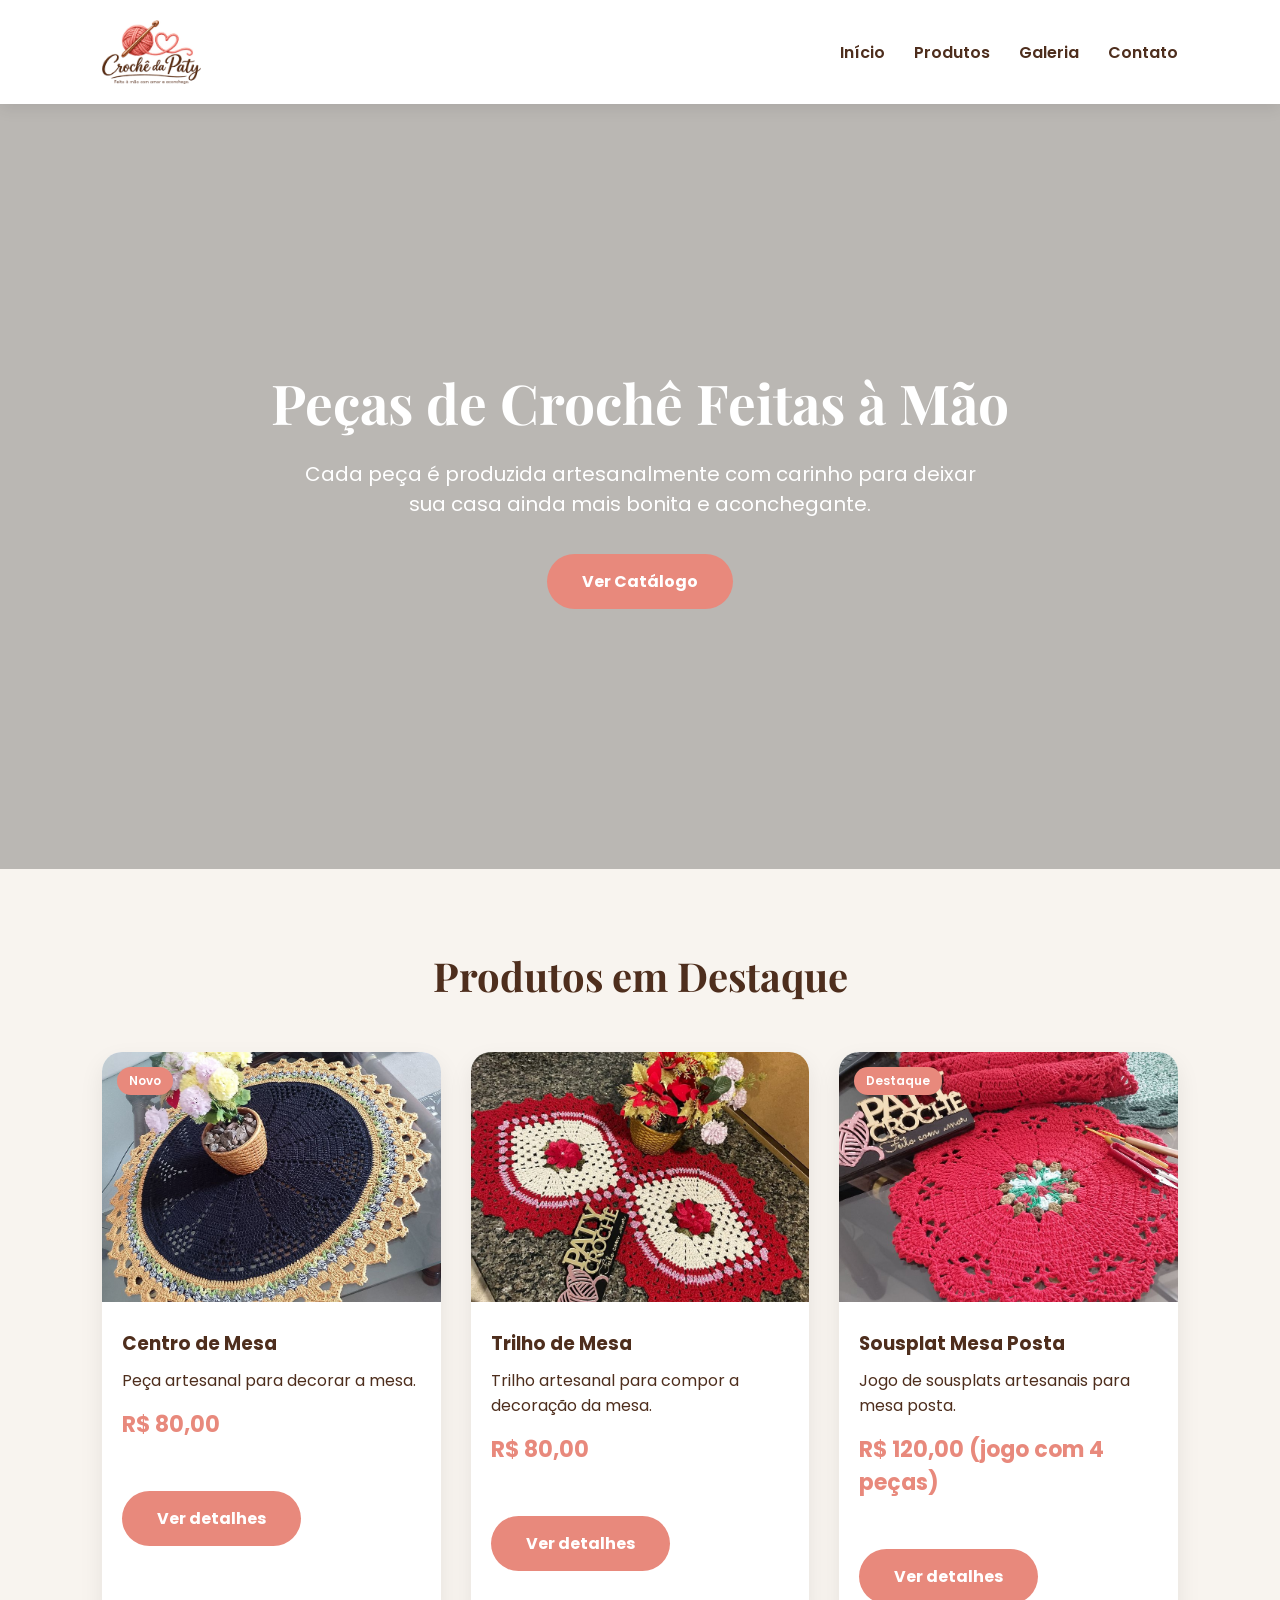
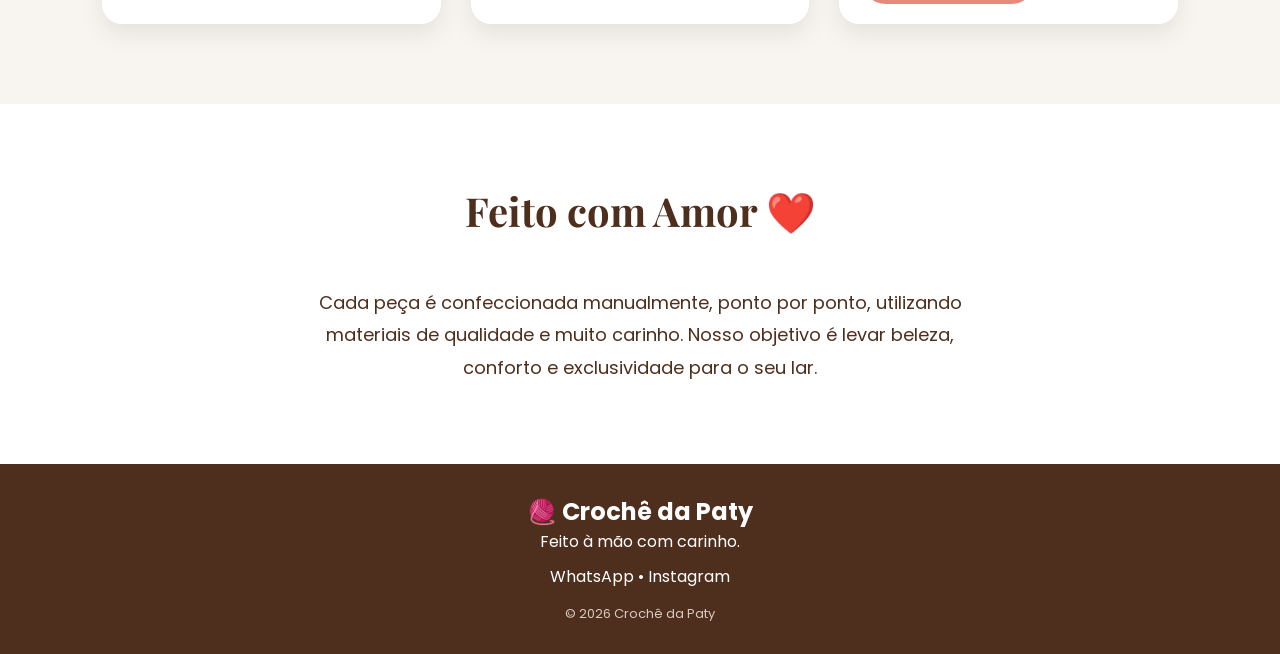
==== commit 81eaa523: "feat: adiciona SEO basico, previa de link no WhatsApp e sitemap" ====
--- a/index.html
+++ b/index.html
@@ -1,93 +1,126 @@
-<!DOCTYPE html>
+<!doctype html>
 <html lang="pt-BR">
-<head>
-<meta charset="UTF-8">
-<meta name="viewport" content="width=device-width, initial-scale=1.0">
+  <head>
+    <meta charset="UTF-8" />
+    <meta name="viewport" content="width=device-width, initial-scale=1.0" />
 
-<title>Crochê da Paty</title>
-<link rel="icon" type="image/png" href="assets/icons/favicon.png">
+    <title>Crochê da Paty | Peças de crochê feitas à mão</title>
+    <link rel="icon" type="image/png" href="assets/icons/favicon.png" />
+    <meta
+      name="description"
+      content="Peças de crochê feitas à mão, com carinho e aconchego. Conheça o catálogo da Crochê da Paty e peça pelo WhatsApp."
+    />
+    <link
+      rel="canonical"
+      href="https://marquesdevbr.github.io/Croche-da-Paty/"
+    />
+    <!-- Prévia do link (WhatsApp, Instagram, Facebook) -->
+    <meta property="og:type" content="website" />
+    <meta property="og:site_name" content="Crochê da Paty" />
+    <meta property="og:locale" content="pt_BR" />
+    <meta
+      property="og:title"
+      content="Crochê da Paty | Peças de crochê feitas à mão"
+    />
+    <meta
+      property="og:description"
+      content="Peças de crochê feitas à mão, com carinho e aconchego. Conheça o catálogo da Crochê da Paty e peça pelo WhatsApp."
+    />
+    <meta
+      property="og:url"
+      content="https://marquesdevbr.github.io/Croche-da-Paty/"
+    />
+    <meta
+      property="og:image"
+      content="https://marquesdevbr.github.io/Croche-da-Paty/assets/images/og-image.jpg"
+    />
+    <meta property="og:image:width" content="1200" />
+    <meta property="og:image:height" content="630" />
+    <link rel="preconnect" href="https://fonts.googleapis.com" />
+    <link rel="preconnect" href="https://fonts.gstatic.com" crossorigin />
+    <link
+      href="https://fonts.googleapis.com/css2?family=Poppins:wght@300;400;600&family=Playfair+Display:wght@700&display=swap"
+      rel="stylesheet"
+    />
+    <link rel="stylesheet" href="style.css" />
+  </head>
 
-<link rel="preconnect" href="https://fonts.googleapis.com">
-<link rel="preconnect" href="https://fonts.gstatic.com" crossorigin>
-<link href="https://fonts.googleapis.com/css2?family=Poppins:wght@300;400;600&family=Playfair+Display:wght@700&display=swap" rel="stylesheet">
-<link rel="stylesheet" href="style.css">
+  <body>
+    <header>
+      <h1 class="logo">
+        <a href="index.html"
+          ><img
+            src="assets/images/logo.png"
+            alt="Crochê da Paty"
+            class="logo-img"
+        /></a>
+      </h1>
 
-</head>
+      <button class="menu-toggle" aria-label="Abrir menu" aria-expanded="false">
+        <span></span>
+        <span></span>
+        <span></span>
+      </button>
 
-<body>
-
-    <header>
-
-        <h1 class="logo"><a href="index.html"><img src="assets/images/logo.png" alt="Crochê da Paty" class="logo-img"></a></h1>
-
-
-        <button class="menu-toggle" aria-label="Abrir menu" aria-expanded="false">
-            <span></span>
-            <span></span>
-            <span></span>
-        </button>
-
-        <nav>
-            <a href="index.html">Início</a>
-            <a href="produtos.html">Produtos</a>
-            <a href="galeria.html">Galeria</a>
-            <a href="contato.html">Contato</a>
-        </nav>
-
+      <nav>
+        <a href="index.html">Início</a>
+        <a href="produtos.html">Produtos</a>
+        <a href="galeria.html">Galeria</a>
+        <a href="contato.html">Contato</a>
+      </nav>
     </header>
 
     <section class="hero">
+      <div>
+        <h2>Peças de Crochê Feitas à Mão</h2>
 
-        <div>
+        <p>
+          Cada peça é produzida artesanalmente com carinho para deixar sua casa
+          ainda mais bonita e aconchegante.
+        </p>
 
-            <h2>Peças de Crochê Feitas à Mão</h2>
-
-            <p>
-                Cada peça é produzida artesanalmente com carinho para deixar sua casa ainda mais bonita e aconchegante.
-            </p>
-
-            <a class="btn" href="produtos.html">Ver Catálogo</a>
-
-        </div>
-
+        <a class="btn" href="produtos.html">Ver Catálogo</a>
+      </div>
     </section>
 
     <section>
+      <h2 class="titulo">Produtos em Destaque</h2>
 
-        <h2 class="titulo">Produtos em Destaque</h2>
-
-        <!-- Preenchido dinamicamente pelo script.js, com os dados de produtos.js -->
-        <div class="produtos" id="produtos-destaque"></div>
-
+      <!-- Preenchido dinamicamente pelo script.js, com os dados de produtos.js -->
+      <div class="produtos" id="produtos-destaque"></div>
     </section>
 
-    <section style="background:white; text-align:center;">
+    <section style="background: white; text-align: center">
+      <h2 class="titulo">Feito com Amor ❤️</h2>
 
-        <h2 class="titulo">Feito com Amor ❤️</h2>
-
-        <p style="max-width:700px;margin:auto;font-size:18px;line-height:1.8;">
-            Cada tapete é confeccionado manualmente, ponto por ponto, utilizando materiais de qualidade e muito carinho. Nosso objetivo é levar beleza, conforto e exclusividade para o seu lar.
-        </p>
-
+      <p
+        style="
+          max-width: 700px;
+          margin: auto;
+          font-size: 18px;
+          line-height: 1.8;
+        "
+      >
+        Cada peça é confeccionada manualmente, ponto por ponto, utilizando
+        materiais de qualidade e muito carinho. Nosso objetivo é levar beleza,
+        conforto e exclusividade para o seu lar.
+      </p>
     </section>
 
     <footer>
+      <h2>🧶 Crochê da Paty</h2>
 
-        <h2>🧶 Crochê da Paty</h2>
+      <p>Feito à mão com carinho.</p>
 
-        <p>Feito à mão com carinho.</p>
+      <p style="margin-top: 10px">
+        <a href="#" class="whatsapp-link">WhatsApp</a> •
+        <a href="#" class="instagram-link">Instagram</a>
+      </p>
 
-        <p style="margin-top:10px;">
-            <a href="#" class="whatsapp-link">WhatsApp</a> •
-            <a href="#" class="instagram-link">Instagram</a>
-        </p>
-
-        <p class="footer-copy">© <span id="ano-atual"></span> Crochê da Paty</p>
-
+      <p class="footer-copy">© <span id="ano-atual"></span> Crochê da Paty</p>
     </footer>
 
     <script src="produtos.js"></script>
     <script src="script.js"></script>
-
-</body>
+  </body>
 </html>
